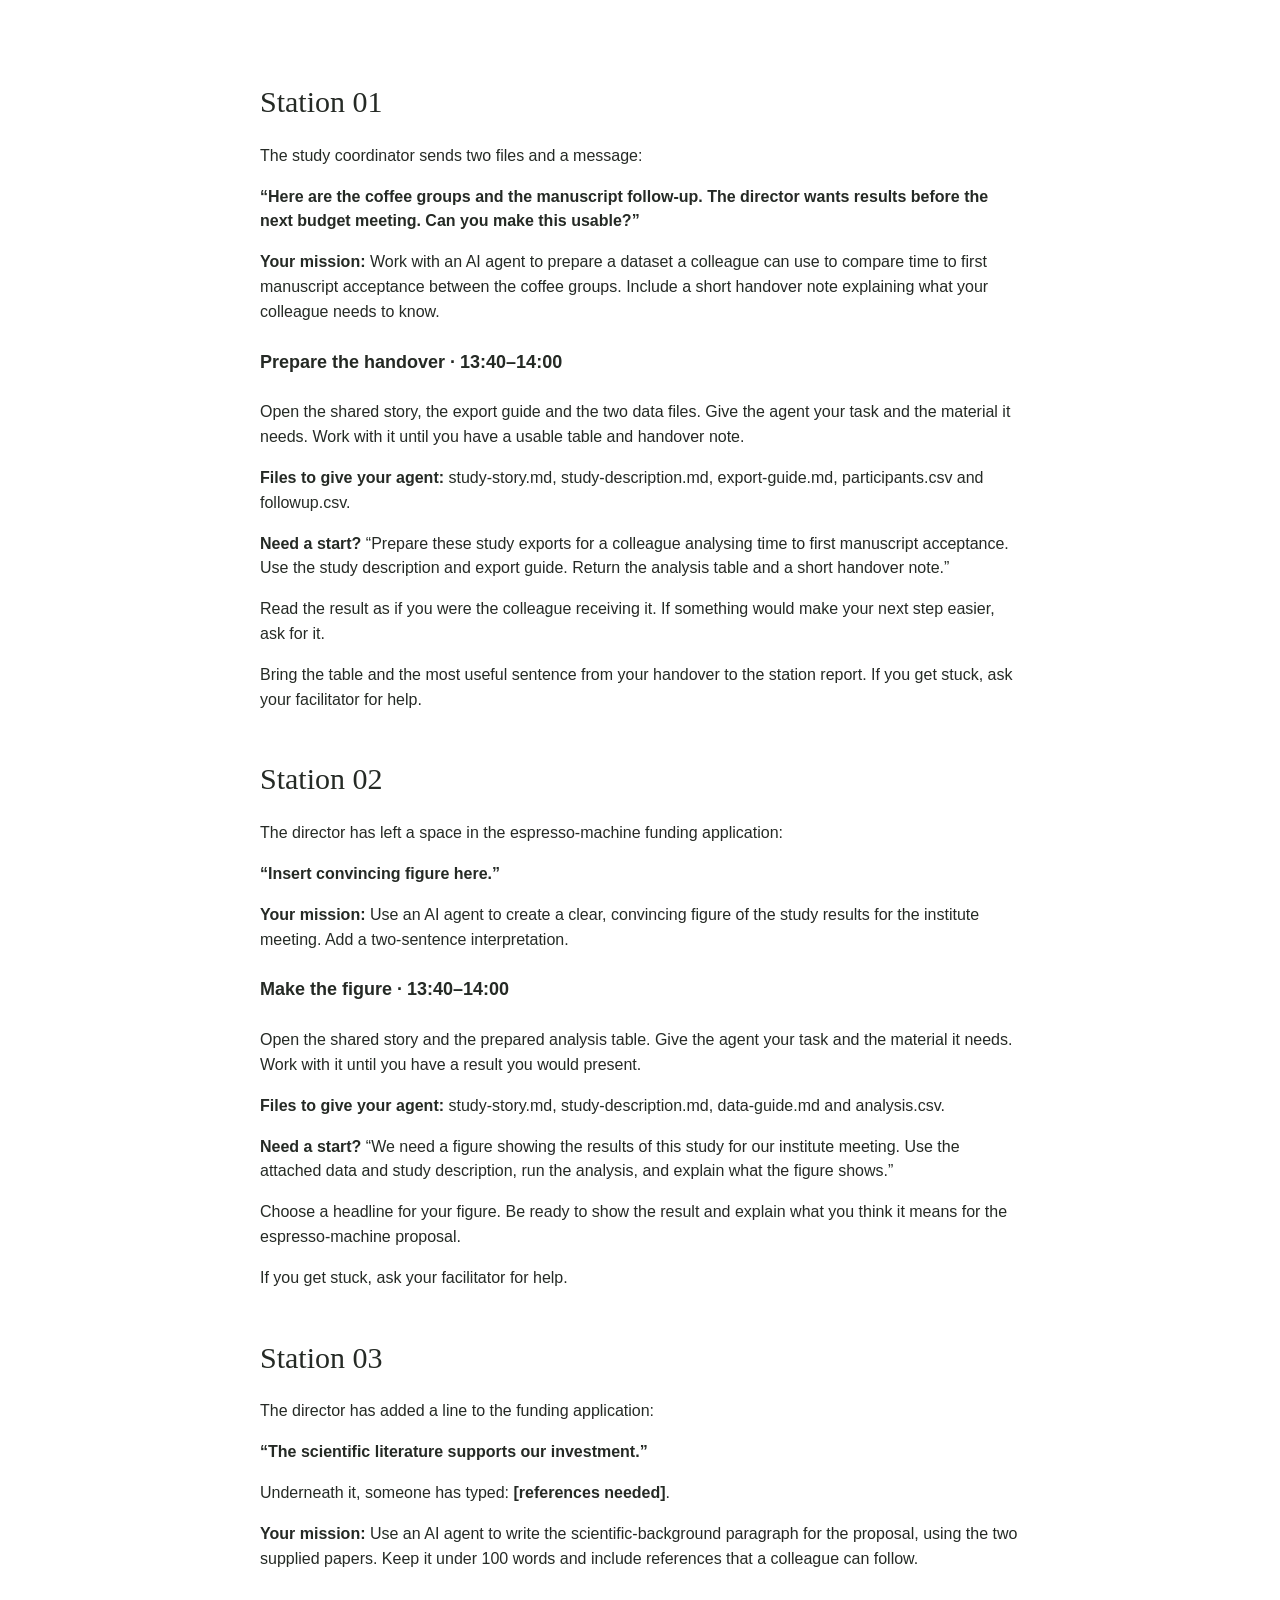
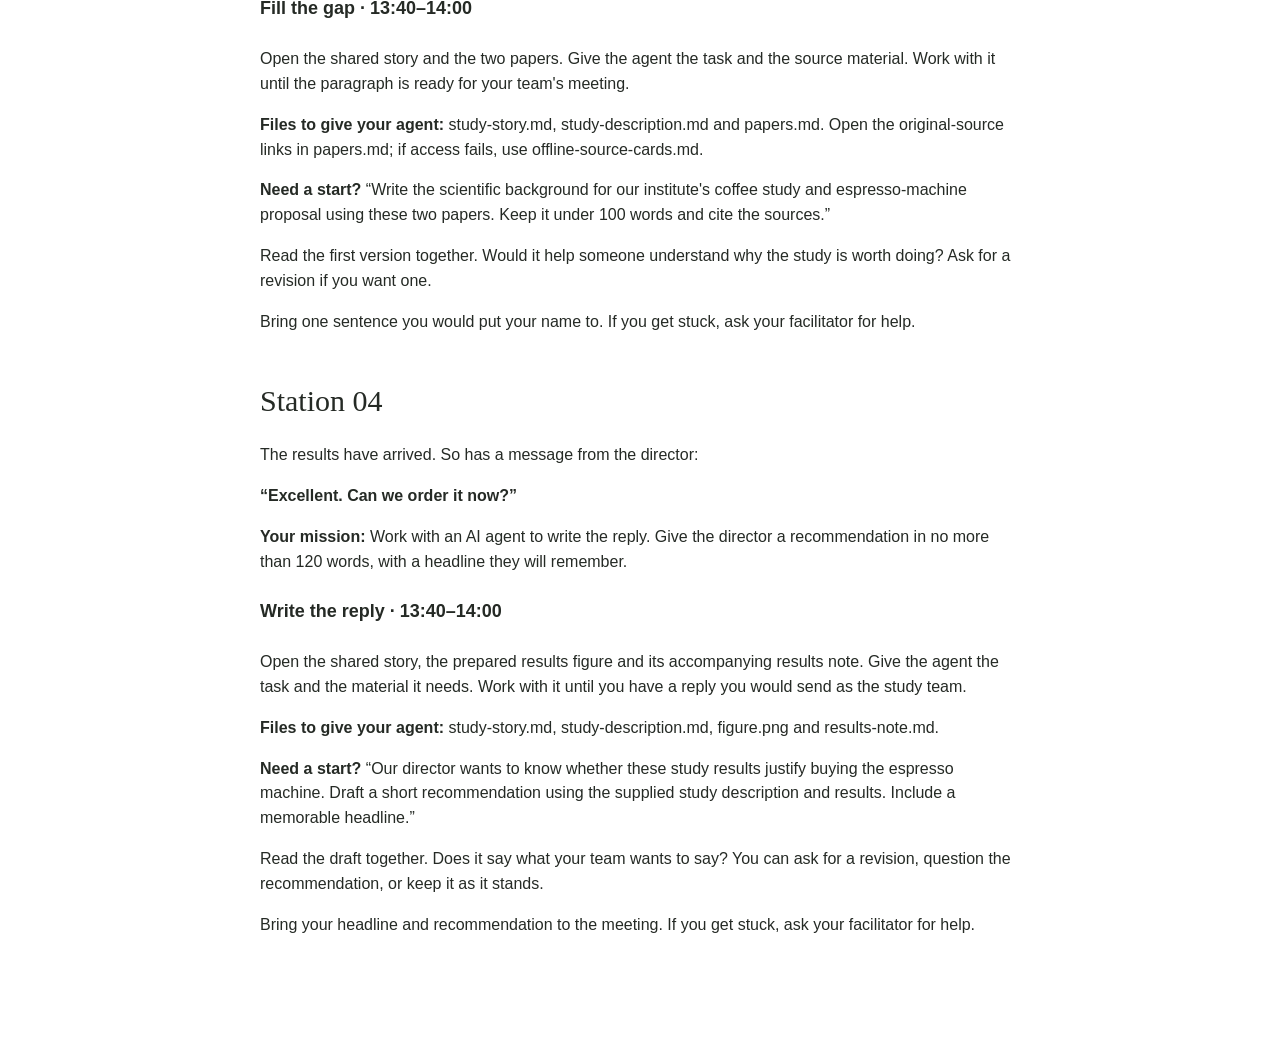
==== starting-cards.html @ 40a01a1a "Publish Espresso Study participant workshop materials" ====
<!doctype html><html lang="en"><meta charset="utf-8"><title>Station starting cards</title><style>body{font:16px/1.55 Arial;max-width:760px;margin:40px auto;padding:20px;color:#252a25}article{break-after:page;margin-bottom:50px}h1{font:30px Georgia}h4{font-size:18px}p{white-space:pre-line}@media print{body{margin:0;max-width:none}article:last-child{break-after:auto}}</style><article><h1>Station 01</h1><p>The study coordinator sends two files and a message:</p>
<p><strong>“Here are the coffee groups and the manuscript follow-up. The director wants results before the next budget meeting. Can you make this usable?”</strong></p>
<p><strong>Your mission:</strong> Work with an AI agent to prepare a dataset a colleague can use to compare time to first manuscript acceptance between the coffee groups. Include a short handover note explaining what your colleague needs to know.</p>
<h4>Prepare the handover · 13:40–14:00</h4>
<p>Open the shared story, the export guide and the two data files. Give the agent your task and the material it needs. Work with it until you have a usable table and handover note.</p>
<p><strong>Files to give your agent:</strong> study-story.md, study-description.md, export-guide.md, participants.csv and followup.csv.</p>
<p><strong>Need a start?</strong> “Prepare these study exports for a colleague analysing time to first manuscript acceptance. Use the study description and export guide. Return the analysis table and a short handover note.”</p>
<p>Read the result as if you were the colleague receiving it. If something would make your next step easier, ask for it.</p>
<p>Bring the table and the most useful sentence from your handover to the station report. If you get stuck, ask your facilitator for help.</p></article><article><h1>Station 02</h1><p>The director has left a space in the espresso-machine funding application:</p>
<p><strong>“Insert convincing figure here.”</strong></p>
<p><strong>Your mission:</strong> Use an AI agent to create a clear, convincing figure of the study results for the institute meeting. Add a two-sentence interpretation.</p>
<h4>Make the figure · 13:40–14:00</h4>
<p>Open the shared story and the prepared analysis table. Give the agent your task and the material it needs. Work with it until you have a result you would present.</p>
<p><strong>Files to give your agent:</strong> study-story.md, study-description.md, data-guide.md and analysis.csv.</p>
<p><strong>Need a start?</strong> “We need a figure showing the results of this study for our institute meeting. Use the attached data and study description, run the analysis, and explain what the figure shows.”</p>
<p>Choose a headline for your figure. Be ready to show the result and explain what you think it means for the espresso-machine proposal.</p>
<p>If you get stuck, ask your facilitator for help.</p></article><article><h1>Station 03</h1><p>The director has added a line to the funding application:</p>
<p><strong>“The scientific literature supports our investment.”</strong></p>
<p>Underneath it, someone has typed: <strong>[references needed]</strong>.</p>
<p><strong>Your mission:</strong> Use an AI agent to write the scientific-background paragraph for the proposal, using the two supplied papers. Keep it under 100 words and include references that a colleague can follow.</p>
<h4>Fill the gap · 13:40–14:00</h4>
<p>Open the shared story and the two papers. Give the agent the task and the source material. Work with it until the paragraph is ready for your team&#x27;s meeting.</p>
<p><strong>Files to give your agent:</strong> study-story.md, study-description.md and papers.md. Open the original-source links in papers.md; if access fails, use offline-source-cards.md.</p>
<p><strong>Need a start?</strong> “Write the scientific background for our institute&#x27;s coffee study and espresso-machine proposal using these two papers. Keep it under 100 words and cite the sources.”</p>
<p>Read the first version together. Would it help someone understand why the study is worth doing? Ask for a revision if you want one.</p>
<p>Bring one sentence you would put your name to. If you get stuck, ask your facilitator for help.</p></article><article><h1>Station 04</h1><p>The results have arrived. So has a message from the director:</p>
<p><strong>“Excellent. Can we order it now?”</strong></p>
<p><strong>Your mission:</strong> Work with an AI agent to write the reply. Give the director a recommendation in no more than 120 words, with a headline they will remember.</p>
<h4>Write the reply · 13:40–14:00</h4>
<p>Open the shared story, the prepared results figure and its accompanying results note. Give the agent the task and the material it needs. Work with it until you have a reply you would send as the study team.</p>
<p><strong>Files to give your agent:</strong> study-story.md, study-description.md, figure.png and results-note.md.</p>
<p><strong>Need a start?</strong> “Our director wants to know whether these study results justify buying the espresso machine. Draft a short recommendation using the supplied study description and results. Include a memorable headline.”</p>
<p>Read the draft together. Does it say what your team wants to say? You can ask for a revision, question the recommendation, or keep it as it stands.</p>
<p>Bring your headline and recommendation to the meeting. If you get stuck, ask your facilitator for help.</p></article></html>
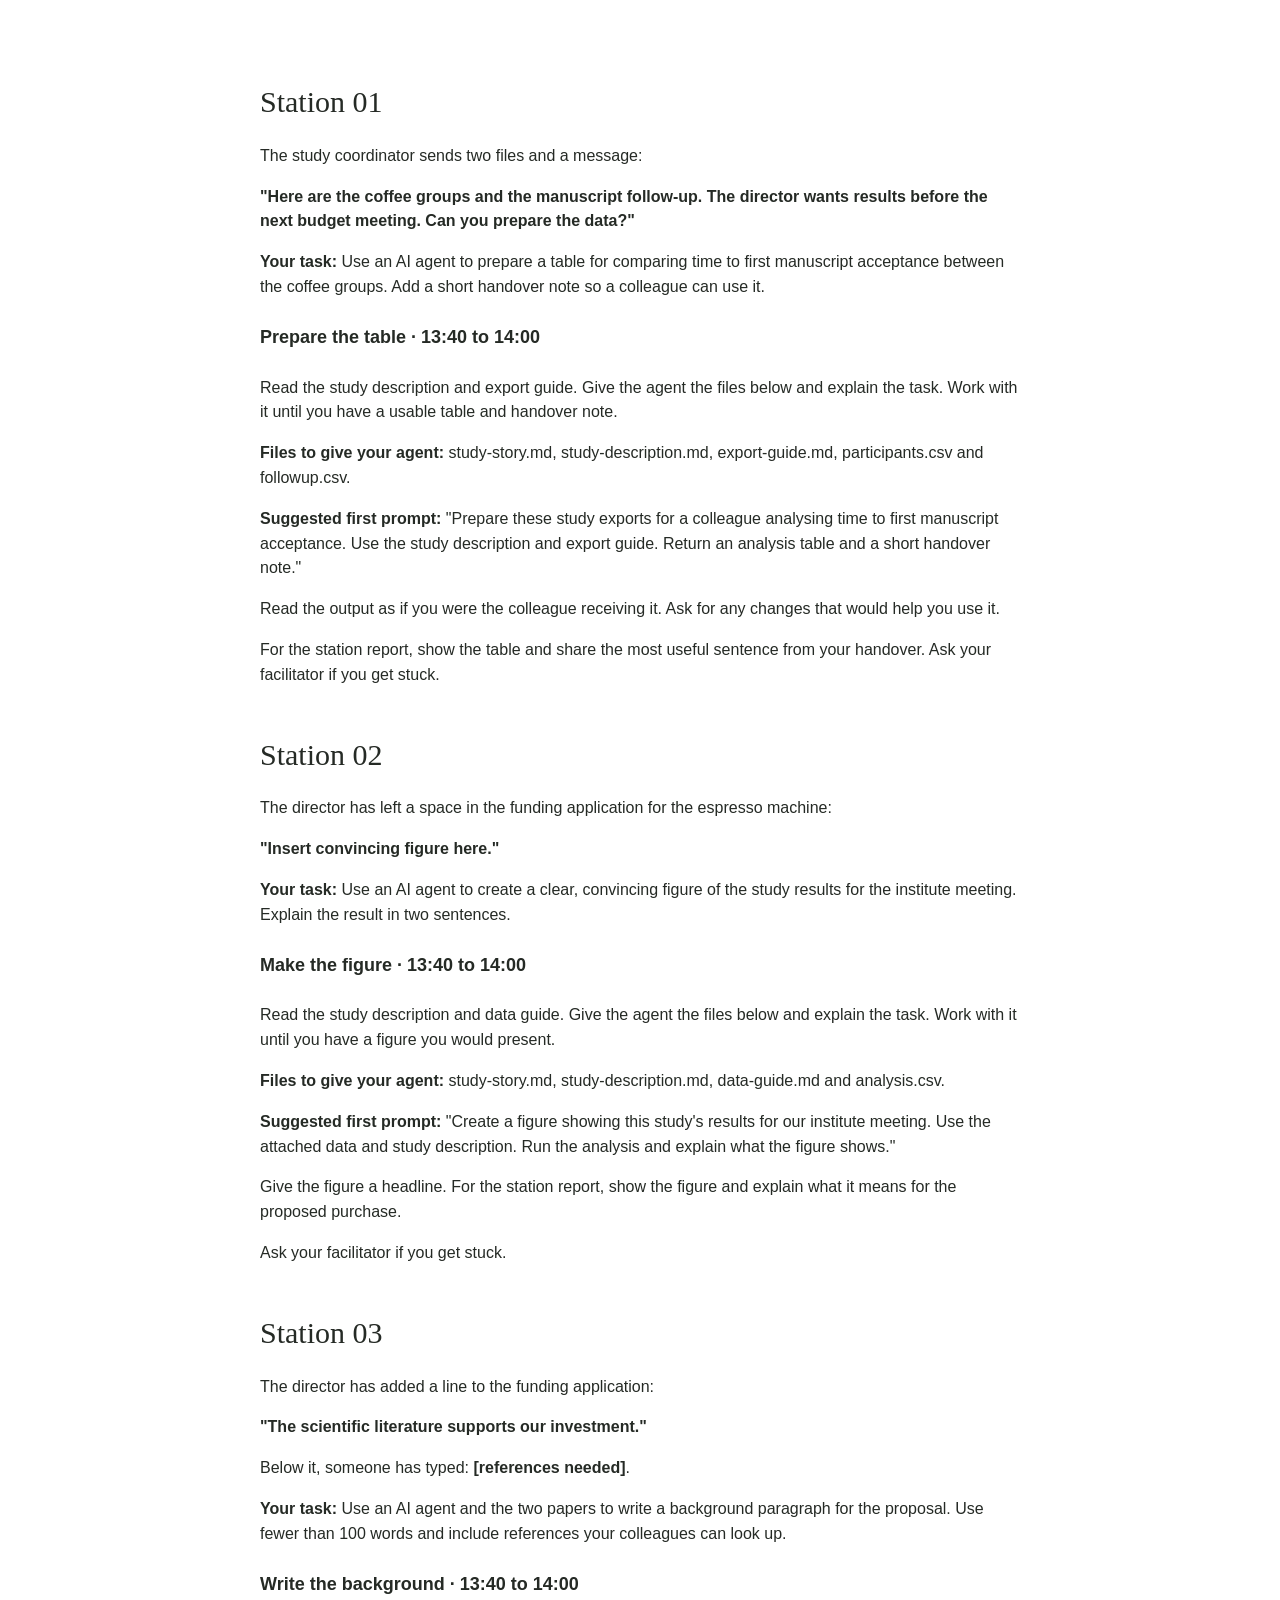
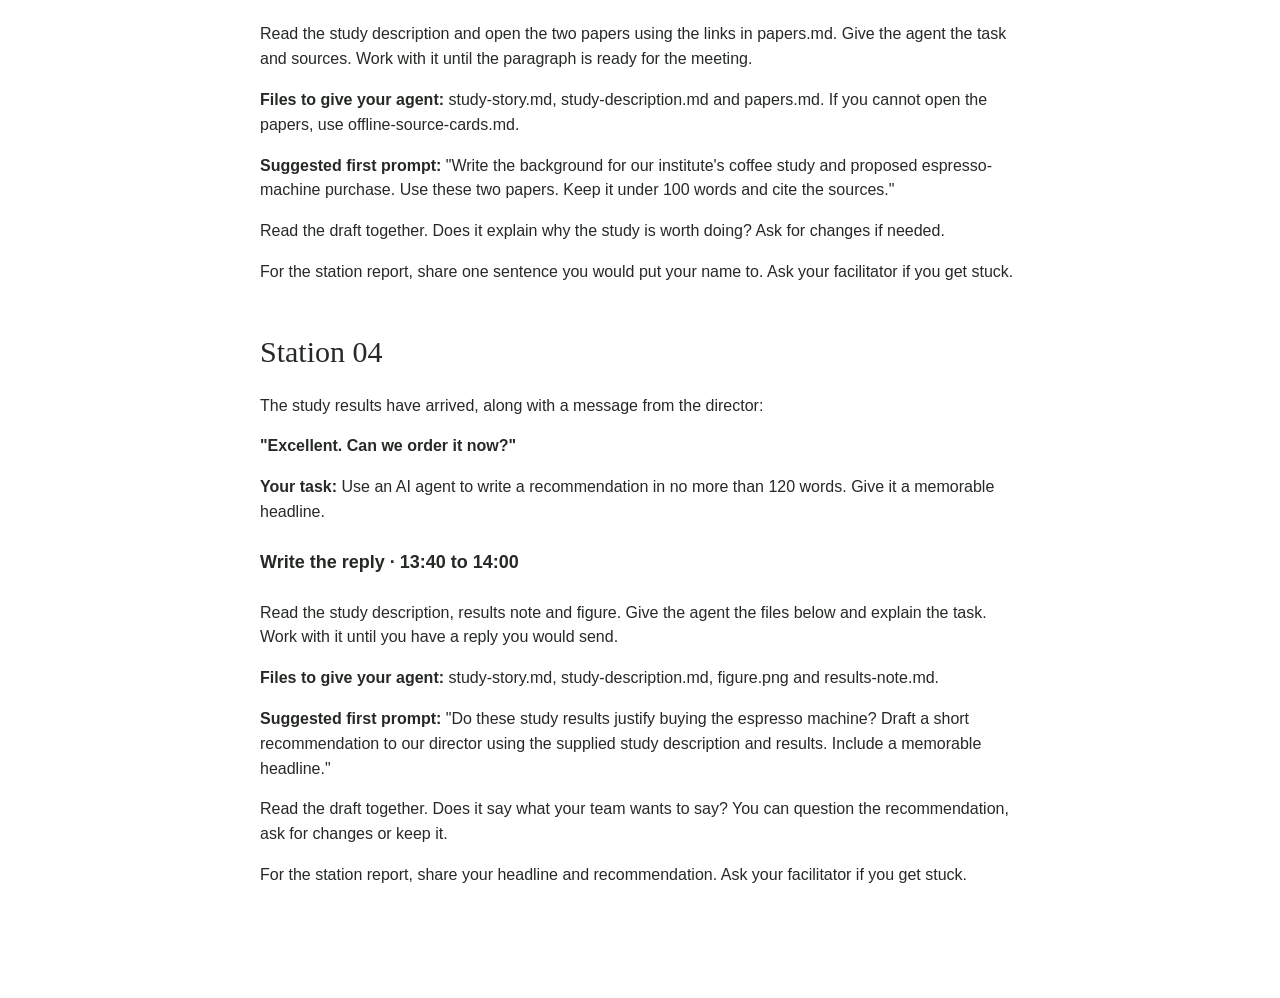
==== commit 392e4854: "Clarify workshop instructions and participant materials" ====
--- a/starting-cards.html
+++ b/starting-cards.html
@@ -1,34 +1,34 @@
 <!doctype html><html lang="en"><meta charset="utf-8"><title>Station starting cards</title><style>body{font:16px/1.55 Arial;max-width:760px;margin:40px auto;padding:20px;color:#252a25}article{break-after:page;margin-bottom:50px}h1{font:30px Georgia}h4{font-size:18px}p{white-space:pre-line}@media print{body{margin:0;max-width:none}article:last-child{break-after:auto}}</style><article><h1>Station 01</h1><p>The study coordinator sends two files and a message:</p>
-<p><strong>“Here are the coffee groups and the manuscript follow-up. The director wants results before the next budget meeting. Can you make this usable?”</strong></p>
-<p><strong>Your mission:</strong> Work with an AI agent to prepare a dataset a colleague can use to compare time to first manuscript acceptance between the coffee groups. Include a short handover note explaining what your colleague needs to know.</p>
-<h4>Prepare the handover · 13:40–14:00</h4>
-<p>Open the shared story, the export guide and the two data files. Give the agent your task and the material it needs. Work with it until you have a usable table and handover note.</p>
+<p><strong>&quot;Here are the coffee groups and the manuscript follow-up. The director wants results before the next budget meeting. Can you prepare the data?&quot;</strong></p>
+<p><strong>Your task:</strong> Use an AI agent to prepare a table for comparing time to first manuscript acceptance between the coffee groups. Add a short handover note so a colleague can use it.</p>
+<h4>Prepare the table · 13:40 to 14:00</h4>
+<p>Read the study description and export guide. Give the agent the files below and explain the task. Work with it until you have a usable table and handover note.</p>
 <p><strong>Files to give your agent:</strong> study-story.md, study-description.md, export-guide.md, participants.csv and followup.csv.</p>
-<p><strong>Need a start?</strong> “Prepare these study exports for a colleague analysing time to first manuscript acceptance. Use the study description and export guide. Return the analysis table and a short handover note.”</p>
-<p>Read the result as if you were the colleague receiving it. If something would make your next step easier, ask for it.</p>
-<p>Bring the table and the most useful sentence from your handover to the station report. If you get stuck, ask your facilitator for help.</p></article><article><h1>Station 02</h1><p>The director has left a space in the espresso-machine funding application:</p>
-<p><strong>“Insert convincing figure here.”</strong></p>
-<p><strong>Your mission:</strong> Use an AI agent to create a clear, convincing figure of the study results for the institute meeting. Add a two-sentence interpretation.</p>
-<h4>Make the figure · 13:40–14:00</h4>
-<p>Open the shared story and the prepared analysis table. Give the agent your task and the material it needs. Work with it until you have a result you would present.</p>
+<p><strong>Suggested first prompt:</strong> &quot;Prepare these study exports for a colleague analysing time to first manuscript acceptance. Use the study description and export guide. Return an analysis table and a short handover note.&quot;</p>
+<p>Read the output as if you were the colleague receiving it. Ask for any changes that would help you use it.</p>
+<p>For the station report, show the table and share the most useful sentence from your handover. Ask your facilitator if you get stuck.</p></article><article><h1>Station 02</h1><p>The director has left a space in the funding application for the espresso machine:</p>
+<p><strong>&quot;Insert convincing figure here.&quot;</strong></p>
+<p><strong>Your task:</strong> Use an AI agent to create a clear, convincing figure of the study results for the institute meeting. Explain the result in two sentences.</p>
+<h4>Make the figure · 13:40 to 14:00</h4>
+<p>Read the study description and data guide. Give the agent the files below and explain the task. Work with it until you have a figure you would present.</p>
 <p><strong>Files to give your agent:</strong> study-story.md, study-description.md, data-guide.md and analysis.csv.</p>
-<p><strong>Need a start?</strong> “We need a figure showing the results of this study for our institute meeting. Use the attached data and study description, run the analysis, and explain what the figure shows.”</p>
-<p>Choose a headline for your figure. Be ready to show the result and explain what you think it means for the espresso-machine proposal.</p>
-<p>If you get stuck, ask your facilitator for help.</p></article><article><h1>Station 03</h1><p>The director has added a line to the funding application:</p>
-<p><strong>“The scientific literature supports our investment.”</strong></p>
-<p>Underneath it, someone has typed: <strong>[references needed]</strong>.</p>
-<p><strong>Your mission:</strong> Use an AI agent to write the scientific-background paragraph for the proposal, using the two supplied papers. Keep it under 100 words and include references that a colleague can follow.</p>
-<h4>Fill the gap · 13:40–14:00</h4>
-<p>Open the shared story and the two papers. Give the agent the task and the source material. Work with it until the paragraph is ready for your team&#x27;s meeting.</p>
-<p><strong>Files to give your agent:</strong> study-story.md, study-description.md and papers.md. Open the original-source links in papers.md; if access fails, use offline-source-cards.md.</p>
-<p><strong>Need a start?</strong> “Write the scientific background for our institute&#x27;s coffee study and espresso-machine proposal using these two papers. Keep it under 100 words and cite the sources.”</p>
-<p>Read the first version together. Would it help someone understand why the study is worth doing? Ask for a revision if you want one.</p>
-<p>Bring one sentence you would put your name to. If you get stuck, ask your facilitator for help.</p></article><article><h1>Station 04</h1><p>The results have arrived. So has a message from the director:</p>
-<p><strong>“Excellent. Can we order it now?”</strong></p>
-<p><strong>Your mission:</strong> Work with an AI agent to write the reply. Give the director a recommendation in no more than 120 words, with a headline they will remember.</p>
-<h4>Write the reply · 13:40–14:00</h4>
-<p>Open the shared story, the prepared results figure and its accompanying results note. Give the agent the task and the material it needs. Work with it until you have a reply you would send as the study team.</p>
+<p><strong>Suggested first prompt:</strong> &quot;Create a figure showing this study&#x27;s results for our institute meeting. Use the attached data and study description. Run the analysis and explain what the figure shows.&quot;</p>
+<p>Give the figure a headline. For the station report, show the figure and explain what it means for the proposed purchase.</p>
+<p>Ask your facilitator if you get stuck.</p></article><article><h1>Station 03</h1><p>The director has added a line to the funding application:</p>
+<p><strong>&quot;The scientific literature supports our investment.&quot;</strong></p>
+<p>Below it, someone has typed: <strong>[references needed]</strong>.</p>
+<p><strong>Your task:</strong> Use an AI agent and the two papers to write a background paragraph for the proposal. Use fewer than 100 words and include references your colleagues can look up.</p>
+<h4>Write the background · 13:40 to 14:00</h4>
+<p>Read the study description and open the two papers using the links in papers.md. Give the agent the task and sources. Work with it until the paragraph is ready for the meeting.</p>
+<p><strong>Files to give your agent:</strong> study-story.md, study-description.md and papers.md. If you cannot open the papers, use offline-source-cards.md.</p>
+<p><strong>Suggested first prompt:</strong> &quot;Write the background for our institute&#x27;s coffee study and proposed espresso-machine purchase. Use these two papers. Keep it under 100 words and cite the sources.&quot;</p>
+<p>Read the draft together. Does it explain why the study is worth doing? Ask for changes if needed.</p>
+<p>For the station report, share one sentence you would put your name to. Ask your facilitator if you get stuck.</p></article><article><h1>Station 04</h1><p>The study results have arrived, along with a message from the director:</p>
+<p><strong>&quot;Excellent. Can we order it now?&quot;</strong></p>
+<p><strong>Your task:</strong> Use an AI agent to write a recommendation in no more than 120 words. Give it a memorable headline.</p>
+<h4>Write the reply · 13:40 to 14:00</h4>
+<p>Read the study description, results note and figure. Give the agent the files below and explain the task. Work with it until you have a reply you would send.</p>
 <p><strong>Files to give your agent:</strong> study-story.md, study-description.md, figure.png and results-note.md.</p>
-<p><strong>Need a start?</strong> “Our director wants to know whether these study results justify buying the espresso machine. Draft a short recommendation using the supplied study description and results. Include a memorable headline.”</p>
-<p>Read the draft together. Does it say what your team wants to say? You can ask for a revision, question the recommendation, or keep it as it stands.</p>
-<p>Bring your headline and recommendation to the meeting. If you get stuck, ask your facilitator for help.</p></article></html>+<p><strong>Suggested first prompt:</strong> &quot;Do these study results justify buying the espresso machine? Draft a short recommendation to our director using the supplied study description and results. Include a memorable headline.&quot;</p>
+<p>Read the draft together. Does it say what your team wants to say? You can question the recommendation, ask for changes or keep it.</p>
+<p>For the station report, share your headline and recommendation. Ask your facilitator if you get stuck.</p></article></html>
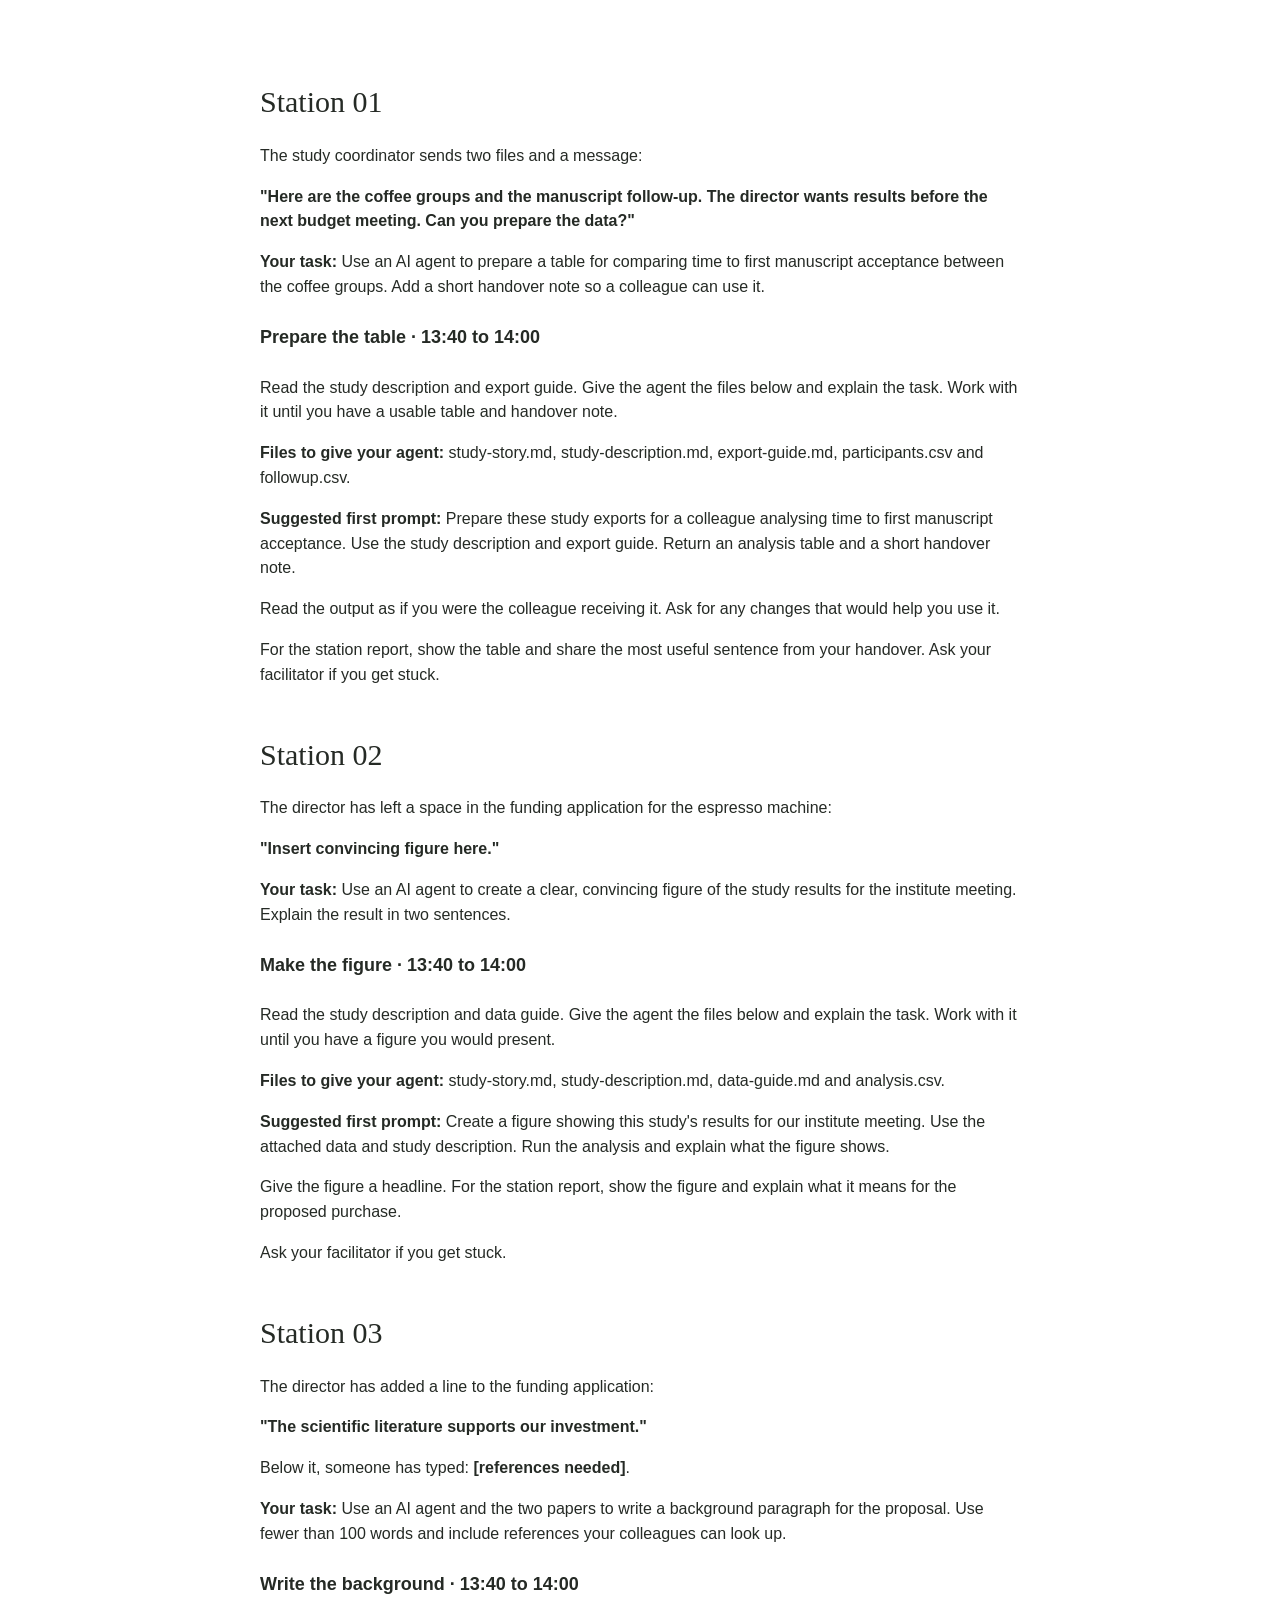
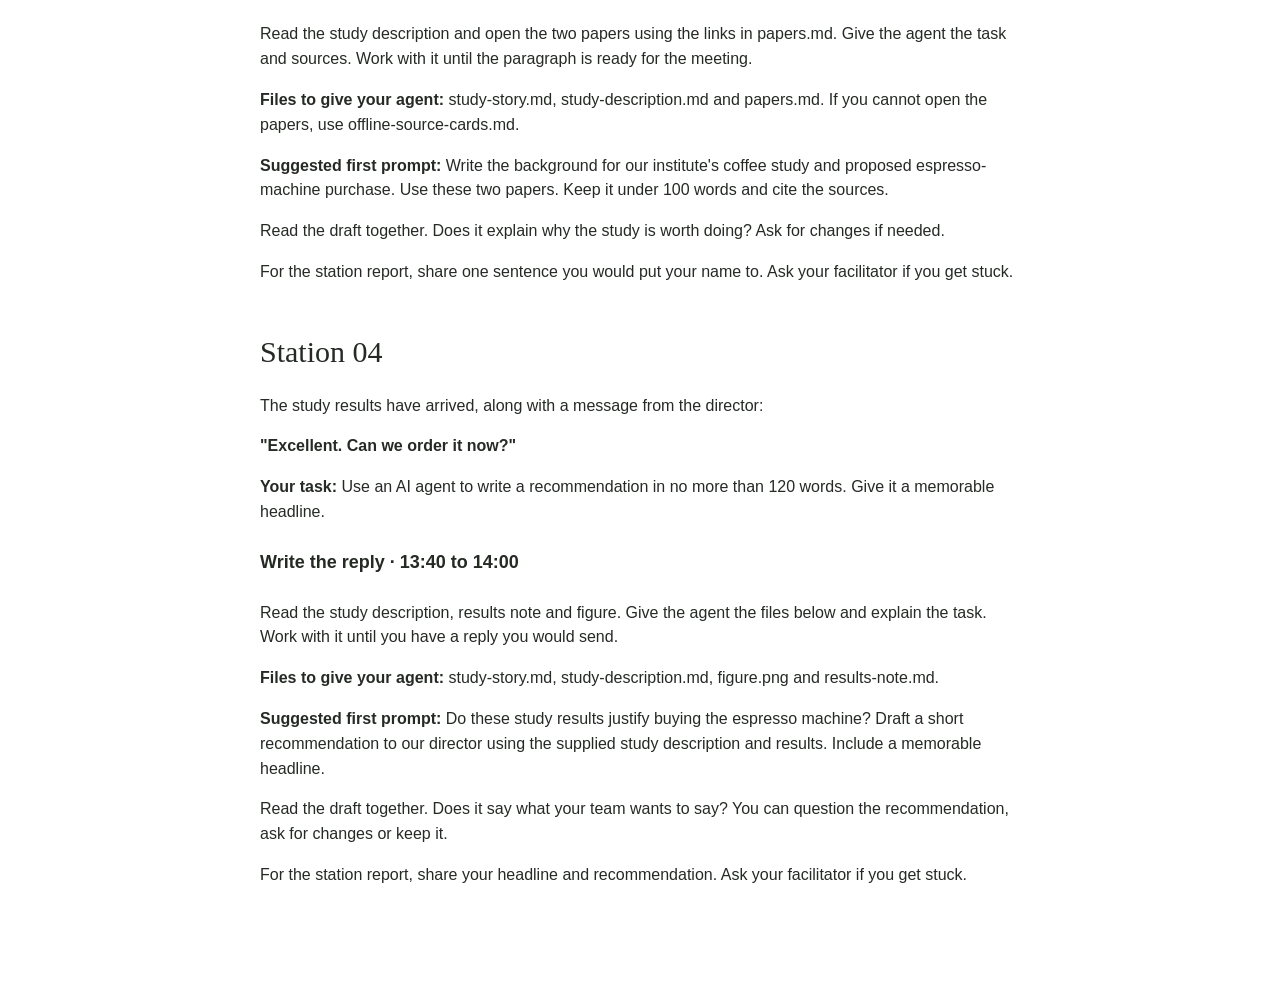
==== commit 21a5381d: "Simplify station entry and facilitator transitions" ====
--- a/starting-cards.html
+++ b/starting-cards.html
@@ -4,7 +4,7 @@
 <h4>Prepare the table · 13:40 to 14:00</h4>
 <p>Read the study description and export guide. Give the agent the files below and explain the task. Work with it until you have a usable table and handover note.</p>
 <p><strong>Files to give your agent:</strong> study-story.md, study-description.md, export-guide.md, participants.csv and followup.csv.</p>
-<p><strong>Suggested first prompt:</strong> &quot;Prepare these study exports for a colleague analysing time to first manuscript acceptance. Use the study description and export guide. Return an analysis table and a short handover note.&quot;</p>
+<p><strong>Suggested first prompt:</strong> Prepare these study exports for a colleague analysing time to first manuscript acceptance. Use the study description and export guide. Return an analysis table and a short handover note.</p>
 <p>Read the output as if you were the colleague receiving it. Ask for any changes that would help you use it.</p>
 <p>For the station report, show the table and share the most useful sentence from your handover. Ask your facilitator if you get stuck.</p></article><article><h1>Station 02</h1><p>The director has left a space in the funding application for the espresso machine:</p>
 <p><strong>&quot;Insert convincing figure here.&quot;</strong></p>
@@ -12,7 +12,7 @@
 <h4>Make the figure · 13:40 to 14:00</h4>
 <p>Read the study description and data guide. Give the agent the files below and explain the task. Work with it until you have a figure you would present.</p>
 <p><strong>Files to give your agent:</strong> study-story.md, study-description.md, data-guide.md and analysis.csv.</p>
-<p><strong>Suggested first prompt:</strong> &quot;Create a figure showing this study&#x27;s results for our institute meeting. Use the attached data and study description. Run the analysis and explain what the figure shows.&quot;</p>
+<p><strong>Suggested first prompt:</strong> Create a figure showing this study&#x27;s results for our institute meeting. Use the attached data and study description. Run the analysis and explain what the figure shows.</p>
 <p>Give the figure a headline. For the station report, show the figure and explain what it means for the proposed purchase.</p>
 <p>Ask your facilitator if you get stuck.</p></article><article><h1>Station 03</h1><p>The director has added a line to the funding application:</p>
 <p><strong>&quot;The scientific literature supports our investment.&quot;</strong></p>
@@ -21,7 +21,7 @@
 <h4>Write the background · 13:40 to 14:00</h4>
 <p>Read the study description and open the two papers using the links in papers.md. Give the agent the task and sources. Work with it until the paragraph is ready for the meeting.</p>
 <p><strong>Files to give your agent:</strong> study-story.md, study-description.md and papers.md. If you cannot open the papers, use offline-source-cards.md.</p>
-<p><strong>Suggested first prompt:</strong> &quot;Write the background for our institute&#x27;s coffee study and proposed espresso-machine purchase. Use these two papers. Keep it under 100 words and cite the sources.&quot;</p>
+<p><strong>Suggested first prompt:</strong> Write the background for our institute&#x27;s coffee study and proposed espresso-machine purchase. Use these two papers. Keep it under 100 words and cite the sources.</p>
 <p>Read the draft together. Does it explain why the study is worth doing? Ask for changes if needed.</p>
 <p>For the station report, share one sentence you would put your name to. Ask your facilitator if you get stuck.</p></article><article><h1>Station 04</h1><p>The study results have arrived, along with a message from the director:</p>
 <p><strong>&quot;Excellent. Can we order it now?&quot;</strong></p>
@@ -29,6 +29,6 @@
 <h4>Write the reply · 13:40 to 14:00</h4>
 <p>Read the study description, results note and figure. Give the agent the files below and explain the task. Work with it until you have a reply you would send.</p>
 <p><strong>Files to give your agent:</strong> study-story.md, study-description.md, figure.png and results-note.md.</p>
-<p><strong>Suggested first prompt:</strong> &quot;Do these study results justify buying the espresso machine? Draft a short recommendation to our director using the supplied study description and results. Include a memorable headline.&quot;</p>
+<p><strong>Suggested first prompt:</strong> Do these study results justify buying the espresso machine? Draft a short recommendation to our director using the supplied study description and results. Include a memorable headline.</p>
 <p>Read the draft together. Does it say what your team wants to say? You can question the recommendation, ask for changes or keep it.</p>
 <p>For the station report, share your headline and recommendation. Ask your facilitator if you get stuck.</p></article></html>
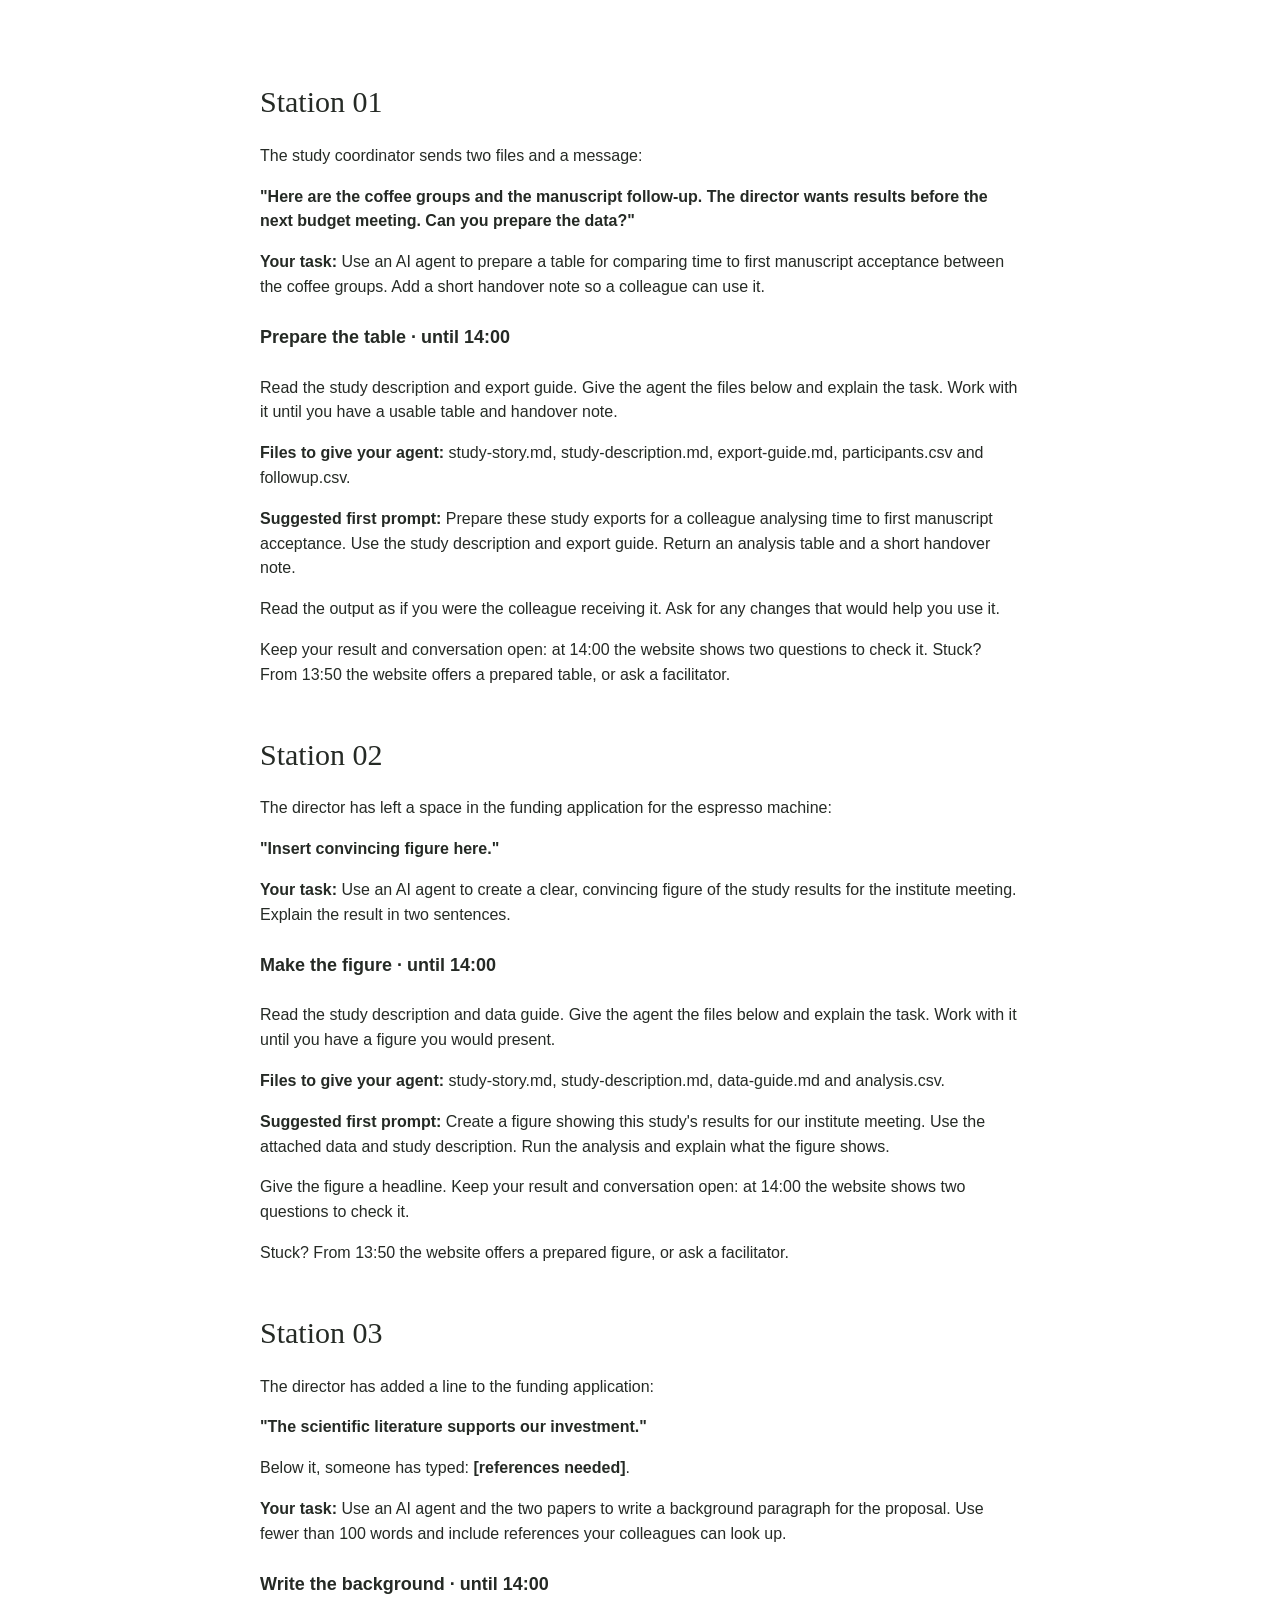
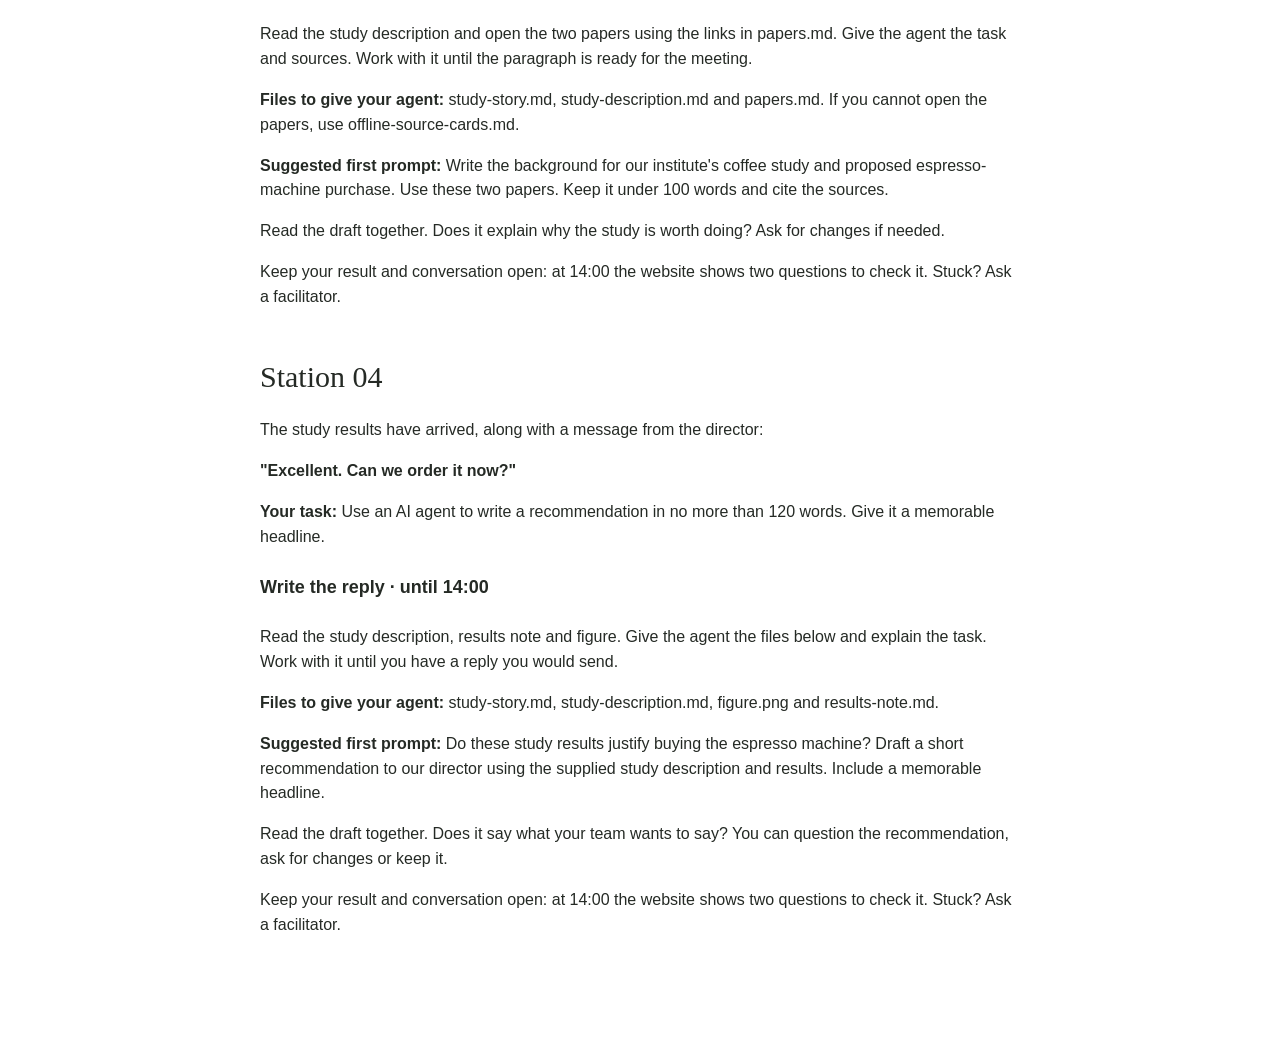
==== commit a64088fb: "Switch to small-team flow with timed check and Mentimeter steps Teams of 2-4 pick any station; the p" ====
--- a/starting-cards.html
+++ b/starting-cards.html
@@ -1,34 +1,34 @@
 <!doctype html><html lang="en"><meta charset="utf-8"><title>Station starting cards</title><style>body{font:16px/1.55 Arial;max-width:760px;margin:40px auto;padding:20px;color:#252a25}article{break-after:page;margin-bottom:50px}h1{font:30px Georgia}h4{font-size:18px}p{white-space:pre-line}@media print{body{margin:0;max-width:none}article:last-child{break-after:auto}}</style><article><h1>Station 01</h1><p>The study coordinator sends two files and a message:</p>
 <p><strong>&quot;Here are the coffee groups and the manuscript follow-up. The director wants results before the next budget meeting. Can you prepare the data?&quot;</strong></p>
 <p><strong>Your task:</strong> Use an AI agent to prepare a table for comparing time to first manuscript acceptance between the coffee groups. Add a short handover note so a colleague can use it.</p>
-<h4>Prepare the table · 13:40 to 14:00</h4>
+<h4>Prepare the table · until 14:00</h4>
 <p>Read the study description and export guide. Give the agent the files below and explain the task. Work with it until you have a usable table and handover note.</p>
 <p><strong>Files to give your agent:</strong> study-story.md, study-description.md, export-guide.md, participants.csv and followup.csv.</p>
 <p><strong>Suggested first prompt:</strong> Prepare these study exports for a colleague analysing time to first manuscript acceptance. Use the study description and export guide. Return an analysis table and a short handover note.</p>
 <p>Read the output as if you were the colleague receiving it. Ask for any changes that would help you use it.</p>
-<p>For the station report, show the table and share the most useful sentence from your handover. Ask your facilitator if you get stuck.</p></article><article><h1>Station 02</h1><p>The director has left a space in the funding application for the espresso machine:</p>
+<p>Keep your result and conversation open: at 14:00 the website shows two questions to check it. Stuck? From 13:50 the website offers a prepared table, or ask a facilitator.</p></article><article><h1>Station 02</h1><p>The director has left a space in the funding application for the espresso machine:</p>
 <p><strong>&quot;Insert convincing figure here.&quot;</strong></p>
 <p><strong>Your task:</strong> Use an AI agent to create a clear, convincing figure of the study results for the institute meeting. Explain the result in two sentences.</p>
-<h4>Make the figure · 13:40 to 14:00</h4>
+<h4>Make the figure · until 14:00</h4>
 <p>Read the study description and data guide. Give the agent the files below and explain the task. Work with it until you have a figure you would present.</p>
 <p><strong>Files to give your agent:</strong> study-story.md, study-description.md, data-guide.md and analysis.csv.</p>
 <p><strong>Suggested first prompt:</strong> Create a figure showing this study&#x27;s results for our institute meeting. Use the attached data and study description. Run the analysis and explain what the figure shows.</p>
-<p>Give the figure a headline. For the station report, show the figure and explain what it means for the proposed purchase.</p>
-<p>Ask your facilitator if you get stuck.</p></article><article><h1>Station 03</h1><p>The director has added a line to the funding application:</p>
+<p>Give the figure a headline. Keep your result and conversation open: at 14:00 the website shows two questions to check it.</p>
+<p>Stuck? From 13:50 the website offers a prepared figure, or ask a facilitator.</p></article><article><h1>Station 03</h1><p>The director has added a line to the funding application:</p>
 <p><strong>&quot;The scientific literature supports our investment.&quot;</strong></p>
 <p>Below it, someone has typed: <strong>[references needed]</strong>.</p>
 <p><strong>Your task:</strong> Use an AI agent and the two papers to write a background paragraph for the proposal. Use fewer than 100 words and include references your colleagues can look up.</p>
-<h4>Write the background · 13:40 to 14:00</h4>
+<h4>Write the background · until 14:00</h4>
 <p>Read the study description and open the two papers using the links in papers.md. Give the agent the task and sources. Work with it until the paragraph is ready for the meeting.</p>
 <p><strong>Files to give your agent:</strong> study-story.md, study-description.md and papers.md. If you cannot open the papers, use offline-source-cards.md.</p>
 <p><strong>Suggested first prompt:</strong> Write the background for our institute&#x27;s coffee study and proposed espresso-machine purchase. Use these two papers. Keep it under 100 words and cite the sources.</p>
 <p>Read the draft together. Does it explain why the study is worth doing? Ask for changes if needed.</p>
-<p>For the station report, share one sentence you would put your name to. Ask your facilitator if you get stuck.</p></article><article><h1>Station 04</h1><p>The study results have arrived, along with a message from the director:</p>
+<p>Keep your result and conversation open: at 14:00 the website shows two questions to check it. Stuck? Ask a facilitator.</p></article><article><h1>Station 04</h1><p>The study results have arrived, along with a message from the director:</p>
 <p><strong>&quot;Excellent. Can we order it now?&quot;</strong></p>
 <p><strong>Your task:</strong> Use an AI agent to write a recommendation in no more than 120 words. Give it a memorable headline.</p>
-<h4>Write the reply · 13:40 to 14:00</h4>
+<h4>Write the reply · until 14:00</h4>
 <p>Read the study description, results note and figure. Give the agent the files below and explain the task. Work with it until you have a reply you would send.</p>
 <p><strong>Files to give your agent:</strong> study-story.md, study-description.md, figure.png and results-note.md.</p>
 <p><strong>Suggested first prompt:</strong> Do these study results justify buying the espresso machine? Draft a short recommendation to our director using the supplied study description and results. Include a memorable headline.</p>
 <p>Read the draft together. Does it say what your team wants to say? You can question the recommendation, ask for changes or keep it.</p>
-<p>For the station report, share your headline and recommendation. Ask your facilitator if you get stuck.</p></article></html>+<p>Keep your result and conversation open: at 14:00 the website shows two questions to check it. Stuck? Ask a facilitator.</p></article></html>
